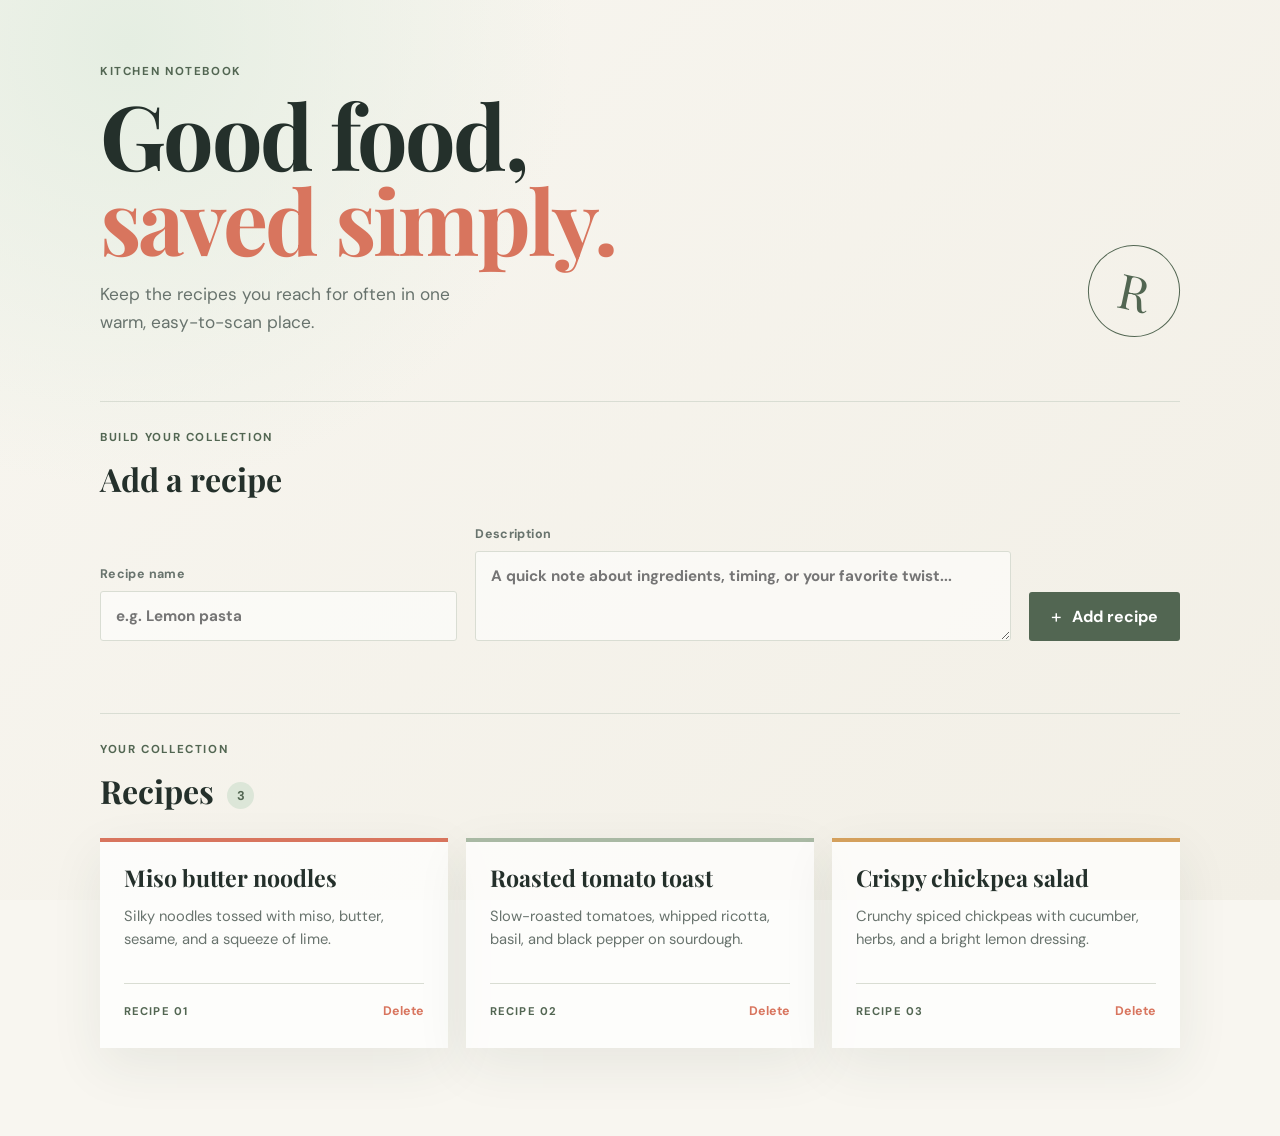
==== TutorialVSC/index.html @ 6e245d6b "Add initial recipe management application with HTML, CSS, and JavaScript - Created index.html for th" ====
<!DOCTYPE html>
<html lang="en">
<head>
    <meta charset="UTF-8">
    <meta name="viewport" content="width=device-width, initial-scale=1.0">
    <title>Table Notes | Recipe List</title>
    <link rel="preconnect" href="https://fonts.googleapis.com">
    <link rel="preconnect" href="https://fonts.gstatic.com" crossorigin>
    <link href="https://fonts.googleapis.com/css2?family=DM+Sans:wght@400;500;600;700&family=Playfair+Display:wght@600;700&display=swap" rel="stylesheet">
    <link rel="stylesheet" href="styles.css">
</head>
<body>
    <main class="app-shell">
        <header class="hero">
            <div class="hero-copy">
                <p class="eyebrow">Kitchen notebook</p>
                <h1>Good food,<br><em>saved simply.</em></h1>
                <p class="hero-text">Keep the recipes you reach for often in one warm, easy-to-scan place.</p>
            </div>
            <div class="hero-mark" aria-hidden="true">R</div>
        </header>

        <section class="recipe-form-section" aria-labelledby="add-recipe-heading">
            <div class="section-heading">
                <p class="eyebrow">Build your collection</p>
                <h2 id="add-recipe-heading">Add a recipe</h2>
            </div>
            <form id="recipe-form" class="recipe-form">
                <label>
                    Recipe name
                    <input id="recipe-name" name="name" type="text" placeholder="e.g. Lemon pasta" required maxlength="60">
                </label>
                <label>
                    Description
                    <textarea id="recipe-description" name="description" placeholder="A quick note about ingredients, timing, or your favorite twist..." required maxlength="240" rows="3"></textarea>
                </label>
                <button class="add-button" type="submit">
                    <span aria-hidden="true">+</span> Add recipe
                </button>
            </form>
        </section>

        <section class="recipe-list-section" aria-labelledby="recipe-list-heading">
            <div class="list-heading">
                <div>
                    <p class="eyebrow">Your collection</p>
                    <h2 id="recipe-list-heading">Recipes <span id="recipe-count" class="recipe-count">0</span></h2>
                </div>
                <p id="empty-message" class="empty-message">Your next favorite starts here.</p>
            </div>
            <div id="recipe-list" class="recipe-list" aria-live="polite"></div>
        </section>
    </main>
    <script src="script.js"></script>
</body>
</html>
---- TutorialVSC/styles.css ----
:root {
    --ink: #24302b;
    --muted: #68736d;
    --paper: #f8f6f0;
    --cream: #eeeade;
    --sage: #a9b9a4;
    --sage-dark: #526652;
    --coral: #d8755e;
    --line: #d9ddd3;
    --shadow: 0 18px 50px rgba(43, 58, 48, 0.08);
}

* { box-sizing: border-box; }

body {
    margin: 0;
    color: var(--ink);
    background: var(--paper);
    font-family: "DM Sans", sans-serif;
}

body::before {
    position: fixed;
    inset: 0;
    z-index: -1;
    background: radial-gradient(circle at 10% 5%, #e5eee2 0, transparent 31%), linear-gradient(135deg, #f8f6f0 0%, #f2efe6 100%);
    content: "";
}

.app-shell { width: min(1080px, calc(100% - 48px)); margin: 0 auto; padding: 64px 0 88px; }
.hero { display: flex; justify-content: space-between; align-items: flex-end; margin-bottom: 64px; }
.eyebrow { margin: 0 0 12px; color: var(--sage-dark); font-size: 0.72rem; font-weight: 700; letter-spacing: 0.14em; text-transform: uppercase; }
h1, h2, p { margin-top: 0; }
h1, h2 { font-family: "Playfair Display", serif; }
h1 { margin-bottom: 20px; font-size: clamp(3.1rem, 7vw, 6.5rem); line-height: 0.95; letter-spacing: -0.03em; }
h1 em { color: var(--coral); font-style: normal; }
.hero-text { max-width: 390px; margin-bottom: 0; color: var(--muted); font-size: 1.08rem; line-height: 1.6; }
.hero-mark { display: grid; width: 92px; height: 92px; place-items: center; border: 1px solid var(--sage-dark); border-radius: 50%; color: var(--sage-dark); font-family: "Playfair Display", serif; font-size: 3rem; transform: rotate(12deg); }

.recipe-form-section, .recipe-list-section { border-top: 1px solid var(--line); padding-top: 28px; }
.recipe-form-section { margin-bottom: 72px; }
.section-heading h2, .list-heading h2 { margin-bottom: 0; font-size: 2rem; }
.recipe-form { display: grid; grid-template-columns: 1fr 1.5fr auto; align-items: end; gap: 18px; margin-top: 26px; }
label { color: var(--muted); font-size: 0.78rem; font-weight: 700; letter-spacing: 0.03em; }
input, textarea { display: block; width: 100%; margin-top: 9px; border: 1px solid var(--line); border-radius: 3px; outline: none; padding: 14px 15px; color: var(--ink); background: rgba(255, 255, 255, 0.54); font: inherit; font-size: 0.95rem; resize: vertical; transition: border-color 160ms ease, box-shadow 160ms ease; }
input:focus, textarea:focus { border-color: var(--sage-dark); box-shadow: 0 0 0 3px rgba(82, 102, 82, 0.12); }
.add-button, .delete-button { border: 0; cursor: pointer; font: inherit; font-weight: 700; transition: transform 160ms ease, background 160ms ease; }
.add-button { min-height: 49px; padding: 0 22px; border-radius: 3px; color: #fff; background: var(--sage-dark); white-space: nowrap; }
.add-button span { margin-right: 6px; font-size: 1.2rem; font-weight: 400; vertical-align: -1px; }
.add-button:hover { background: #3f523f; transform: translateY(-2px); }

.list-heading { display: flex; justify-content: space-between; align-items: end; gap: 24px; margin-bottom: 26px; }
.recipe-count { display: inline-grid; width: 27px; height: 27px; margin-left: 6px; place-items: center; border-radius: 50%; color: var(--sage-dark); background: #dce6d8; font-family: "DM Sans", sans-serif; font-size: 0.8rem; vertical-align: 4px; }
.empty-message { margin: 0 0 4px; color: var(--muted); font-size: 0.9rem; }
.recipe-list { display: grid; grid-template-columns: repeat(3, 1fr); gap: 18px; }
.recipe-card { position: relative; display: flex; min-height: 210px; flex-direction: column; justify-content: space-between; padding: 24px; background: rgba(255, 255, 255, 0.72); box-shadow: var(--shadow); animation: appear 350ms ease both; }
.recipe-card::before { position: absolute; top: 0; left: 0; width: 100%; height: 4px; background: var(--coral); content: ""; }
.recipe-card:nth-child(3n + 2)::before { background: var(--sage); }
.recipe-card:nth-child(3n)::before { background: #d4a05d; }
.recipe-card h3 { margin: 0 0 12px; font-family: "Playfair Display", serif; font-size: 1.45rem; }
.recipe-card p { margin-bottom: 24px; color: var(--muted); font-size: 0.92rem; line-height: 1.6; }
.card-footer { display: flex; align-items: center; justify-content: space-between; border-top: 1px solid var(--line); padding-top: 14px; }
.recipe-number { color: var(--sage-dark); font-size: 0.7rem; font-weight: 700; letter-spacing: 0.1em; }
.delete-button { padding: 5px 0; color: var(--coral); background: transparent; font-size: 0.78rem; }
.delete-button:hover { color: #a44f3d; transform: translateY(-1px); }

@keyframes appear { from { opacity: 0; transform: translateY(8px); } to { opacity: 1; transform: translateY(0); } }
@media (max-width: 760px) {
    .app-shell { width: min(100% - 32px, 580px); padding-top: 40px; }
    .hero { align-items: flex-start; margin-bottom: 48px; }
    .hero-mark { width: 62px; height: 62px; font-size: 2rem; }
    .recipe-form, .recipe-list { grid-template-columns: 1fr; }
    .add-button { width: 100%; }
    .list-heading { align-items: flex-start; flex-direction: column; gap: 12px; }
    .empty-message { margin-bottom: 0; }
}
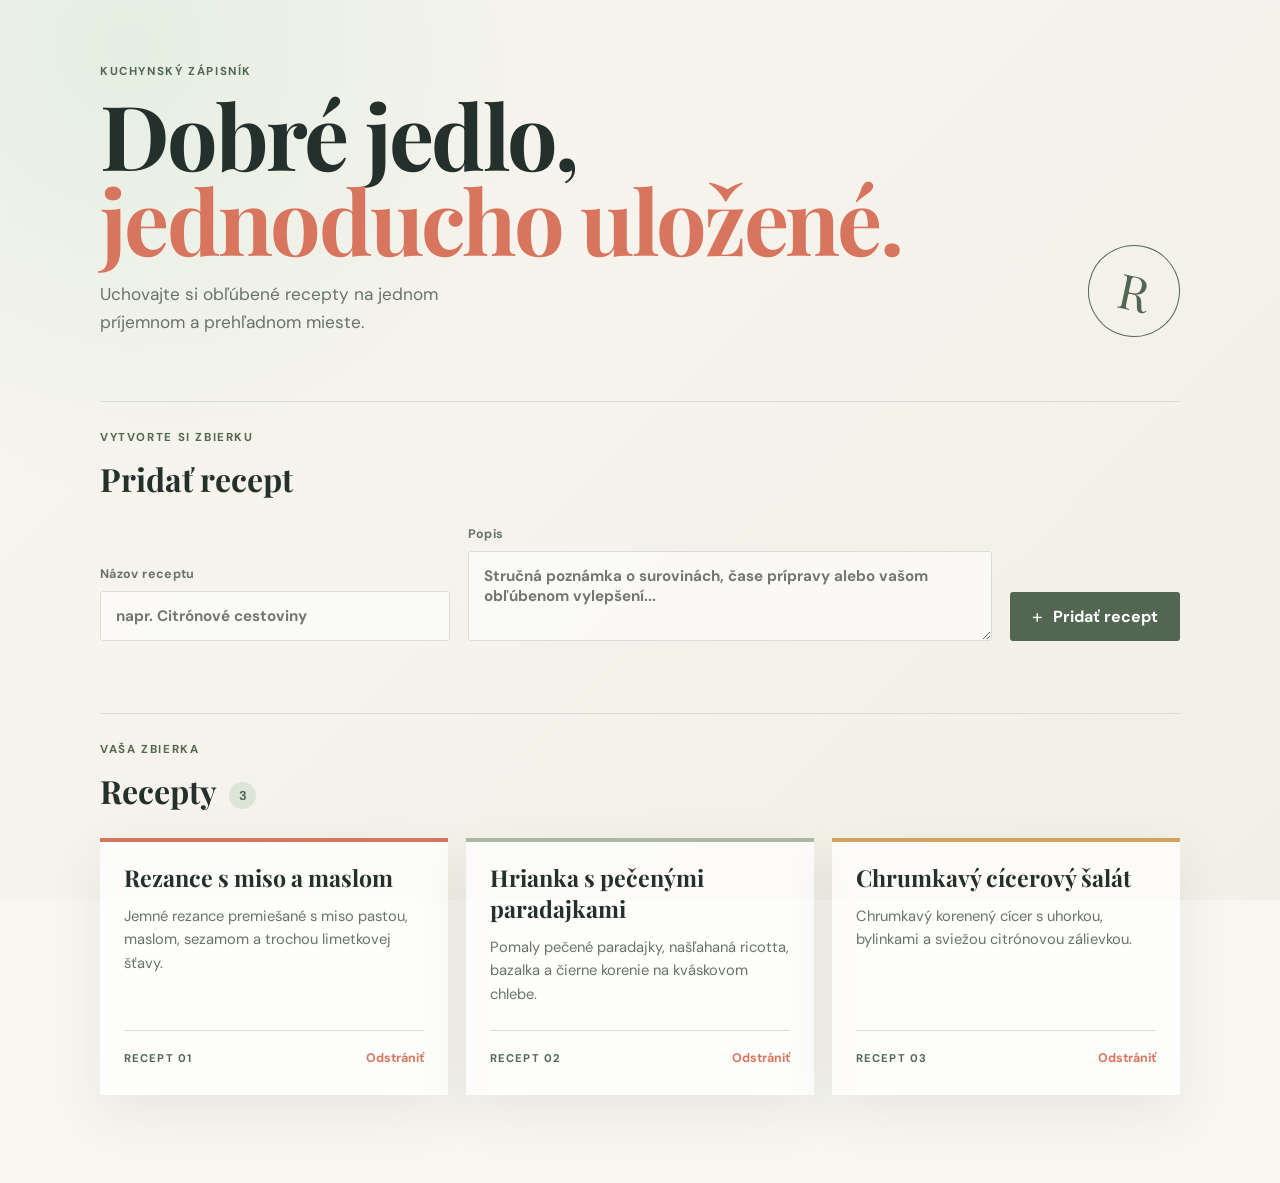
==== commit 2126e281: "6.10.26 IT" ====
--- a/TutorialVSC/index.html
+++ b/TutorialVSC/index.html
@@ -1,9 +1,9 @@
 <!DOCTYPE html>
-<html lang="en">
+<html lang="sk">
 <head>
     <meta charset="UTF-8">
     <meta name="viewport" content="width=device-width, initial-scale=1.0">
-    <title>Table Notes | Recipe List</title>
+    <title>Kuchynské poznámky | Zoznam receptov</title>
     <link rel="preconnect" href="https://fonts.googleapis.com">
     <link rel="preconnect" href="https://fonts.gstatic.com" crossorigin>
     <link href="https://fonts.googleapis.com/css2?family=DM+Sans:wght@400;500;600;700&family=Playfair+Display:wght@600;700&display=swap" rel="stylesheet">
@@ -13,29 +13,29 @@
     <main class="app-shell">
         <header class="hero">
             <div class="hero-copy">
-                <p class="eyebrow">Kitchen notebook</p>
-                <h1>Good food,<br><em>saved simply.</em></h1>
-                <p class="hero-text">Keep the recipes you reach for often in one warm, easy-to-scan place.</p>
+                <p class="eyebrow">Kuchynský zápisník</p>
+                <h1>Dobré jedlo,<br><em>jednoducho uložené.</em></h1>
+                <p class="hero-text">Uchovajte si obľúbené recepty na jednom príjemnom a prehľadnom mieste.</p>
             </div>
             <div class="hero-mark" aria-hidden="true">R</div>
         </header>
 
         <section class="recipe-form-section" aria-labelledby="add-recipe-heading">
             <div class="section-heading">
-                <p class="eyebrow">Build your collection</p>
-                <h2 id="add-recipe-heading">Add a recipe</h2>
+                <p class="eyebrow">Vytvorte si zbierku</p>
+                <h2 id="add-recipe-heading">Pridať recept</h2>
             </div>
             <form id="recipe-form" class="recipe-form">
                 <label>
-                    Recipe name
-                    <input id="recipe-name" name="name" type="text" placeholder="e.g. Lemon pasta" required maxlength="60">
+                    Názov receptu
+                    <input id="recipe-name" name="name" type="text" placeholder="napr. Citrónové cestoviny" required maxlength="60">
                 </label>
                 <label>
-                    Description
-                    <textarea id="recipe-description" name="description" placeholder="A quick note about ingredients, timing, or your favorite twist..." required maxlength="240" rows="3"></textarea>
+                    Popis
+                    <textarea id="recipe-description" name="description" placeholder="Stručná poznámka o surovinách, čase prípravy alebo vašom obľúbenom vylepšení..." required maxlength="240" rows="3"></textarea>
                 </label>
                 <button class="add-button" type="submit">
-                    <span aria-hidden="true">+</span> Add recipe
+                    <span aria-hidden="true">+</span> Pridať recept
                 </button>
             </form>
         </section>
@@ -43,10 +43,14 @@
         <section class="recipe-list-section" aria-labelledby="recipe-list-heading">
             <div class="list-heading">
                 <div>
-                    <p class="eyebrow">Your collection</p>
-                    <h2 id="recipe-list-heading">Recipes <span id="recipe-count" class="recipe-count">0</span></h2>
+                    <p class="eyebrow">Vaša zbierka</p>
+                    <h2 id="recipe-list-heading">Recepty <span id="recipe-count" class="recipe-count">0</span></h2>
                 </div>
-                <p id="empty-message" class="empty-message">Your next favorite starts here.</p>
+                <p id="empty-message" class="empty-message">Tu sa začína váš ďalší obľúbený recept.</p>
+            </div>
+            <div id="undo-message" class="undo-message" role="status" hidden>
+                <span>Recept bol vymazaný.</span>
+                <button id="undo-delete-button" class="undo-button" type="button">Vrátiť späť</button>
             </div>
             <div id="recipe-list" class="recipe-list" aria-live="polite"></div>
         </section>
--- a/TutorialVSC/styles.css
+++ b/TutorialVSC/styles.css
@@ -52,6 +52,10 @@
 .list-heading { display: flex; justify-content: space-between; align-items: end; gap: 24px; margin-bottom: 26px; }
 .recipe-count { display: inline-grid; width: 27px; height: 27px; margin-left: 6px; place-items: center; border-radius: 50%; color: var(--sage-dark); background: #dce6d8; font-family: "DM Sans", sans-serif; font-size: 0.8rem; vertical-align: 4px; }
 .empty-message { margin: 0 0 4px; color: var(--muted); font-size: 0.9rem; }
+.undo-message { display: flex; align-items: center; gap: 12px; margin: -10px 0 20px; color: var(--muted); font-size: 0.9rem; }
+.undo-message[hidden] { display: none; }
+.undo-button { border: 0; padding: 5px 0; color: var(--sage-dark); background: transparent; cursor: pointer; font: inherit; font-weight: 700; text-decoration: underline; text-underline-offset: 3px; }
+.undo-button:hover { color: var(--ink); }
 .recipe-list { display: grid; grid-template-columns: repeat(3, 1fr); gap: 18px; }
 .recipe-card { position: relative; display: flex; min-height: 210px; flex-direction: column; justify-content: space-between; padding: 24px; background: rgba(255, 255, 255, 0.72); box-shadow: var(--shadow); animation: appear 350ms ease both; }
 .recipe-card::before { position: absolute; top: 0; left: 0; width: 100%; height: 4px; background: var(--coral); content: ""; }
